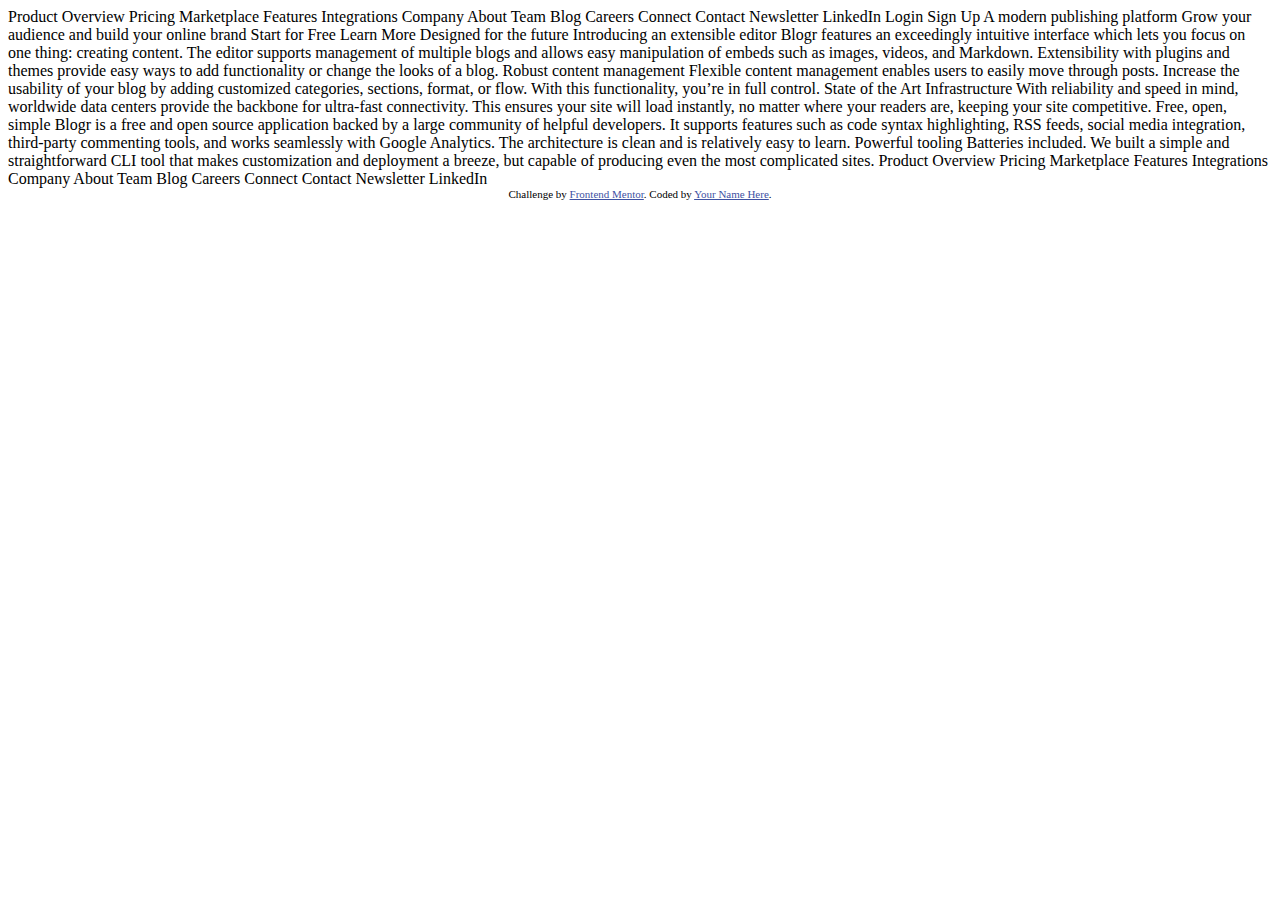
==== landing-page-blogr/index.html @ ddc87702 "Nova landing page adicionada" ====
<!DOCTYPE html>
<html lang="en">
<head>
  <meta charset="UTF-8">
  <meta name="viewport" content="width=device-width, initial-scale=1.0"> <!-- displays site properly based on user's device -->

  <link rel="icon" type="image/png" sizes="32x32" href="./images/favicon-32x32.png">
  
  <title>Frontend Mentor | [Blogr]</title>

  <!-- Feel free to remove these styles or customise in your own stylesheet 👍 -->
  <style>
    .attribution { font-size: 11px; text-align: center; }
    .attribution a { color: hsl(228, 45%, 44%); }
  </style>
</head>
<body>
  Product

  Overview
  Pricing
  Marketplace
  Features
  Integrations

  Company

  About
  Team
  Blog
  Careers

  Connect

  Contact
  Newsletter
  LinkedIn
  
  Login
  Sign Up

  A modern publishing platform
  Grow your audience and build your online brand

  Start for Free
  Learn More

  Designed for the future

  Introducing an extensible editor
  Blogr features an exceedingly intuitive interface which lets you focus on one thing: creating content. 
  The editor supports management of multiple blogs and allows easy manipulation of embeds such as images, 
  videos, and Markdown. Extensibility with plugins and themes provide easy ways to add functionality or 
  change the looks of a blog.

  Robust content management
  Flexible content management enables users to easily move through posts. Increase the usability of your blog 
  by adding customized categories, sections, format, or flow. With this functionality, you’re in full control.

  State of the Art Infrastructure
  With reliability and speed in mind, worldwide data centers provide the backbone for ultra-fast connectivity. 
  This ensures your site will load instantly, no matter where your readers are, keeping your site competitive.

  Free, open, simple
  Blogr is a free and open source application backed by a large community of helpful developers. It supports 
  features such as code syntax highlighting, RSS feeds, social media integration, third-party commenting tools, 
  and works seamlessly with Google Analytics. The architecture is clean and is relatively easy to learn.

  Powerful tooling
  Batteries included. We built a simple and straightforward CLI tool that makes customization and deployment a breeze, but
  capable of producing even the most complicated sites.

  Product

  Overview
  Pricing
  Marketplace
  Features
  Integrations

  Company

  About
  Team
  Blog
  Careers

  Connect
  
  Contact
  Newsletter
  LinkedIn

  <div class="attribution">
    Challenge by <a href="https://www.frontendmentor.io?ref=challenge" target="_blank">Frontend Mentor</a>. 
    Coded by <a href="#">Your Name Here</a>.
  </div>
</body>
</html>
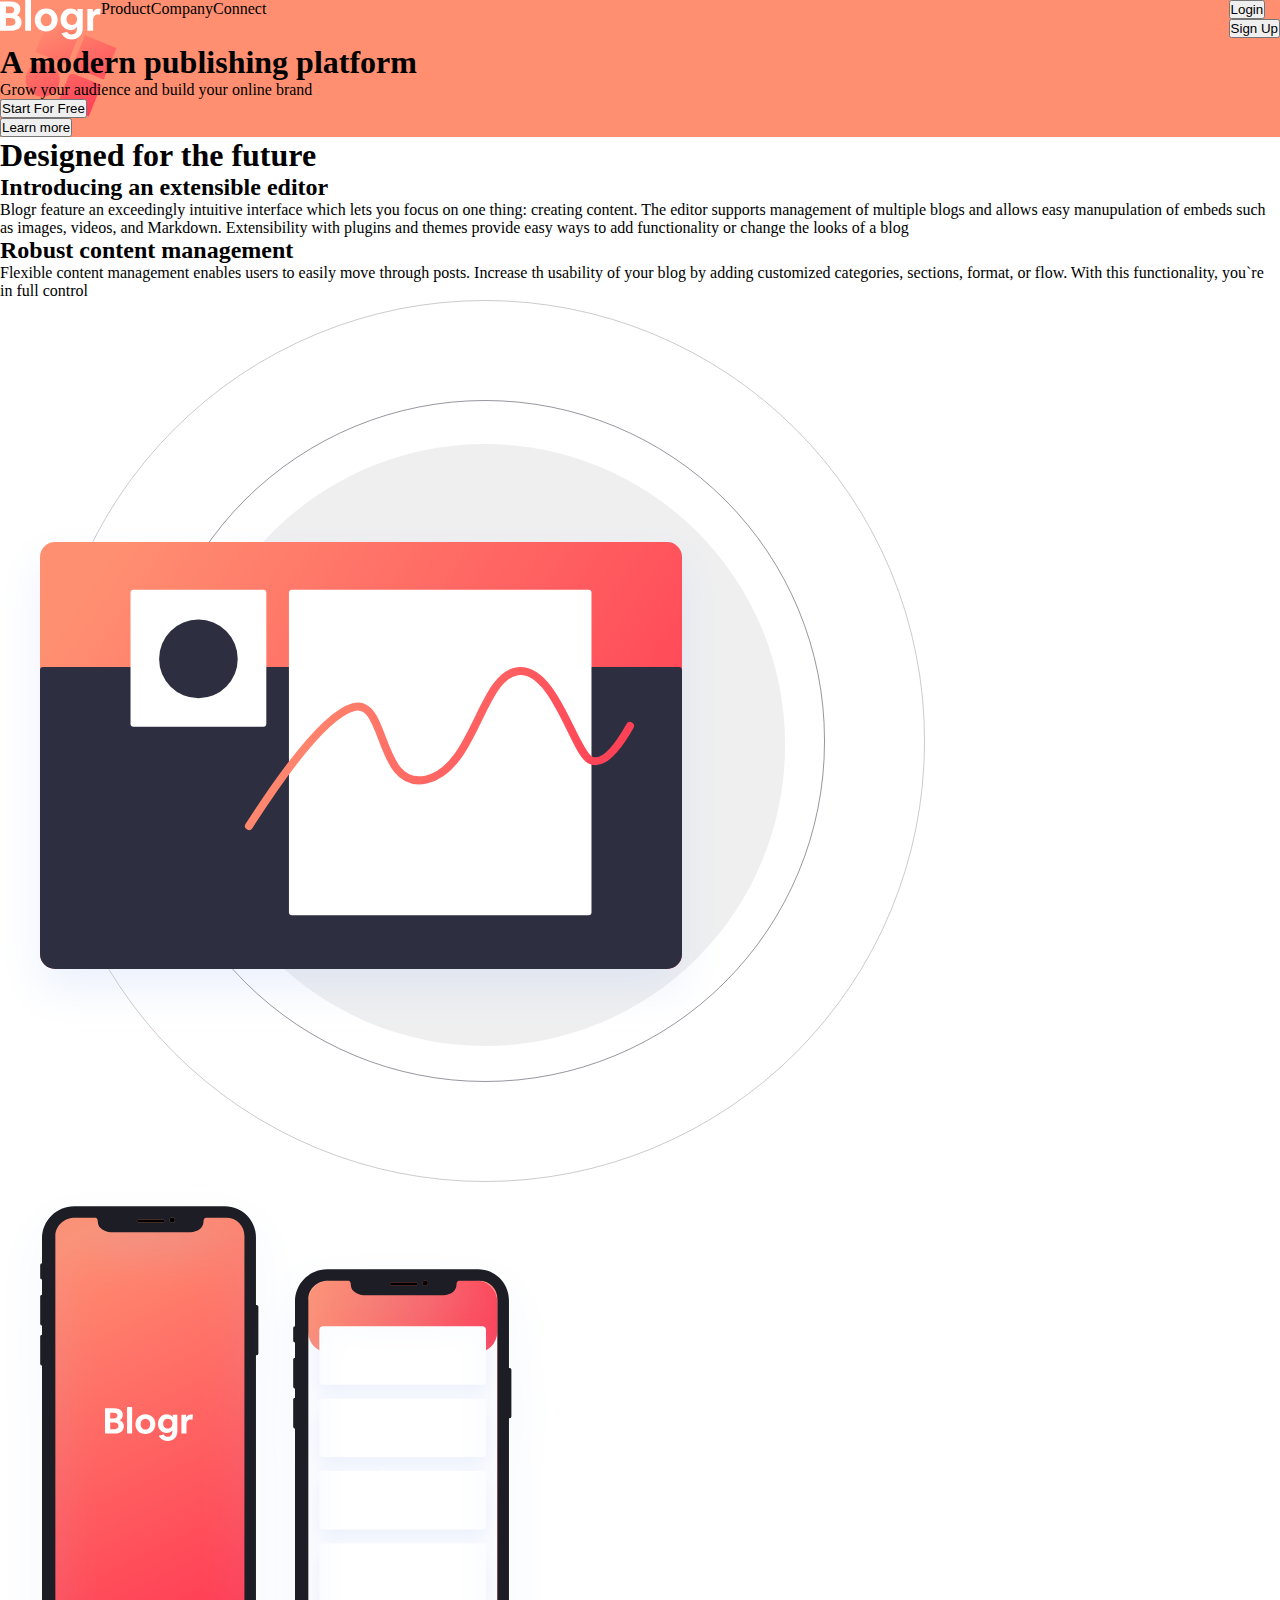
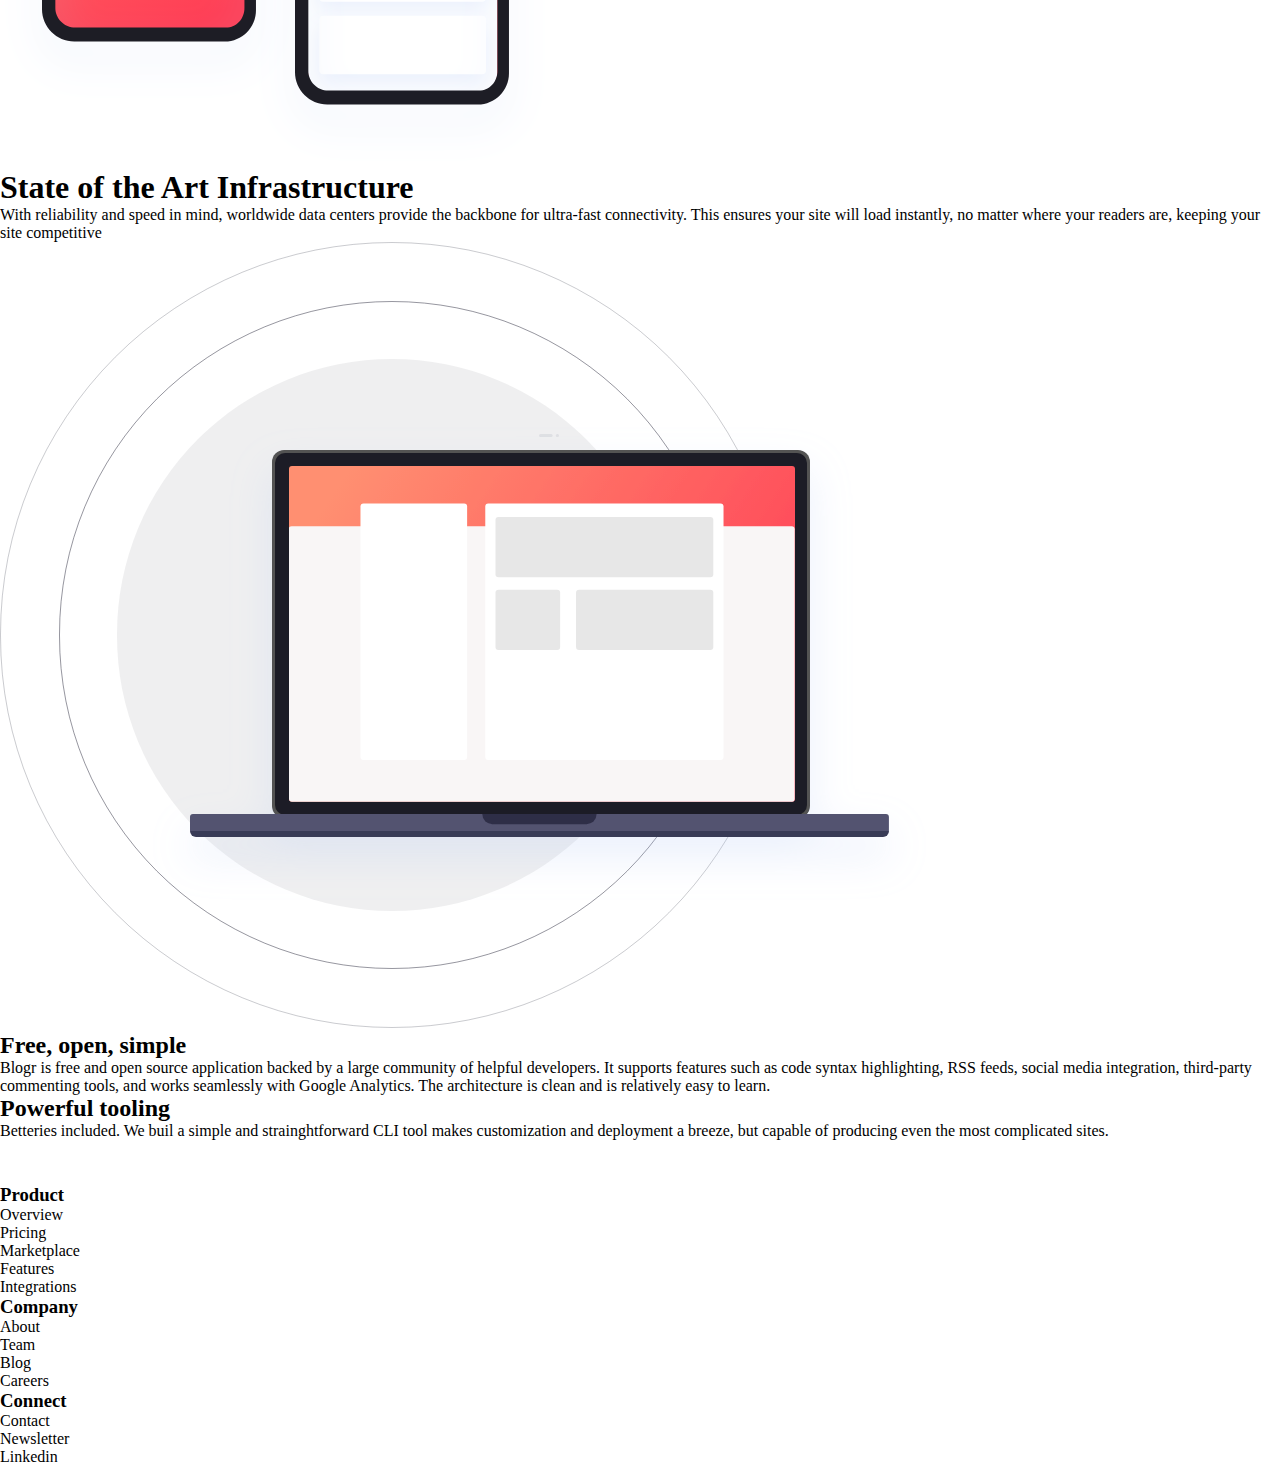
==== commit 7ee096db: "Inicio Landing Page" ====
--- a/landing-page-blogr/index.html
+++ b/landing-page-blogr/index.html
@@ -1,99 +1,168 @@
 <!DOCTYPE html>
-<html lang="en">
+<html lang="pt-br">
 <head>
   <meta charset="UTF-8">
-  <meta name="viewport" content="width=device-width, initial-scale=1.0"> <!-- displays site properly based on user's device -->
-
-  <link rel="icon" type="image/png" sizes="32x32" href="./images/favicon-32x32.png">
-  
-  <title>Frontend Mentor | [Blogr]</title>
-
-  <!-- Feel free to remove these styles or customise in your own stylesheet 👍 -->
-  <style>
-    .attribution { font-size: 11px; text-align: center; }
-    .attribution a { color: hsl(228, 45%, 44%); }
-  </style>
+  <meta http-equiv="X-UA-Compatible" content="IE=edge">
+  <meta name="viewport" content="width=device-width, initial-scale=1.0">
+  <link rel="stylesheet" href="estilos/style.css">
+  <title>Blogr</title>
 </head>
 <body>
-  Product
-
-  Overview
-  Pricing
-  Marketplace
-  Features
-  Integrations
-
-  Company
-
-  About
-  Team
-  Blog
-  Careers
-
-  Connect
-
-  Contact
-  Newsletter
-  LinkedIn
-  
-  Login
-  Sign Up
-
-  A modern publishing platform
-  Grow your audience and build your online brand
-
-  Start for Free
-  Learn More
-
-  Designed for the future
-
-  Introducing an extensible editor
-  Blogr features an exceedingly intuitive interface which lets you focus on one thing: creating content. 
-  The editor supports management of multiple blogs and allows easy manipulation of embeds such as images, 
-  videos, and Markdown. Extensibility with plugins and themes provide easy ways to add functionality or 
-  change the looks of a blog.
-
-  Robust content management
-  Flexible content management enables users to easily move through posts. Increase the usability of your blog 
-  by adding customized categories, sections, format, or flow. With this functionality, you’re in full control.
-
-  State of the Art Infrastructure
-  With reliability and speed in mind, worldwide data centers provide the backbone for ultra-fast connectivity. 
-  This ensures your site will load instantly, no matter where your readers are, keeping your site competitive.
-
-  Free, open, simple
-  Blogr is a free and open source application backed by a large community of helpful developers. It supports 
-  features such as code syntax highlighting, RSS feeds, social media integration, third-party commenting tools, 
-  and works seamlessly with Google Analytics. The architecture is clean and is relatively easy to learn.
-
-  Powerful tooling
-  Batteries included. We built a simple and straightforward CLI tool that makes customization and deployment a breeze, but
-  capable of producing even the most complicated sites.
-
-  Product
-
-  Overview
-  Pricing
-  Marketplace
-  Features
-  Integrations
-
-  Company
-
-  About
-  Team
-  Blog
-  Careers
-
-  Connect
-  
-  Contact
-  Newsletter
-  LinkedIn
-
-  <div class="attribution">
-    Challenge by <a href="https://www.frontendmentor.io?ref=challenge" target="_blank">Frontend Mentor</a>. 
-    Coded by <a href="#">Your Name Here</a>.
+  <!-- Cabeçalho -->
+  <div class="header-section">
+    <header>
+      <div class="header-left">
+        <div>
+          <img src="images/logo.svg" alt="logo-blogr">
+        </div>
+        <div>
+          <nav>
+            <ul>
+              <li>Product</li>
+              <li>Company</li>
+              <li>Connect</li>
+            </ul>
+          </nav>
+        </div>
+      </div>
+      <div class="header-right">
+        <div>
+          <button>Login</button>
+        </div>
+        <div>
+          <button>
+            Sign Up
+          </button>
+        </div>
+      </div>
+    </header>
+    <!-- Cabeçalho -->
+    <!-- Seção -->
+    <section>
+      <div>
+        <h1>
+          A modern publishing platform
+        </h1>
+      </div>
+      <div>
+        <span>Grow your audience and build your online brand</span>
+      </div>
+      <div>
+        <div>
+          <button>Start For Free</button>
+        </div>
+        <div>
+          <button>Learn more</button>
+        </div>
+      </div>
+    </section>
   </div>
+  <!-- Seção -->
+  <!-- Principal -->
+  <main>
+    <div>
+      <h1>
+         Designed for the future
+      </h1>
+      <div>
+        <h2>
+          Introducing an extensible editor
+        </h2>
+        <p>
+          Blogr feature an exceedingly intuitive interface which lets you focus on one thing: creating content. The editor supports management of multiple blogs and allows easy manupulation of embeds such as images, videos, and Markdown. Extensibility with plugins and themes provide easy ways to add functionality or change the looks of a blog
+        </p>
+        <h2>
+          Robust content management
+        </h2>
+        <p>
+          Flexible content management enables users to easily move through posts. Increase th usability of your blog by adding customized categories, sections, format, or flow. With this functionality, you`re in full control
+        </p>
+      </div>
+      <div>
+        <img src="images/illustration-editor-desktop.svg" alt="">
+      </div>
+    </div>
+    <div>
+      <div>
+        <img src="images/illustration-phones.svg" alt="">
+      </div>
+      <div>
+        <h1>
+          State of the Art Infrastructure
+        </h1>
+        <span>
+          With reliability and speed in mind, worldwide data centers provide the backbone for ultra-fast connectivity. This ensures your site will load instantly, no matter where your readers are, keeping your site competitive
+        </span>
+      </div>
+    </div>
+    <div>
+      <div>
+        <img src="images/illustration-laptop-desktop.svg" alt="">
+      </div>
+      <div>
+        <h2>
+          Free, open, simple
+        </h2>
+        <p>
+          Blogr is free and open source application backed by a large community of helpful developers. It supports features such as code syntax highlighting, RSS feeds, social media integration, third-party commenting tools, and works seamlessly with Google Analytics. The architecture is clean and is relatively easy to learn.
+        </p>
+        <h2>
+          Powerful tooling
+        </h2>
+        <p>
+          Betteries included. We buil a simple and strainghtforward CLI tool makes customization and deployment a breeze, but capable of producing even the most complicated sites.
+        </p>
+      </div>
+    </div>
+  </main>
+  <!-- Principal -->
+  <!-- Rodapé -->
+  <footer>
+    <div>
+      <img src="images/logo.svg" alt="">
+    </div>
+    <div>
+      <div>
+        <h3>
+          Product
+        </h3>
+        <nav>
+          <ul>
+            <li>Overview</li>
+            <li>Pricing</li>
+            <li>Marketplace</li>
+            <li>Features</li>
+            <li>Integrations</li>
+          </ul>
+        </nav>
+      </div>
+      <div>
+        <h3>
+          Company
+        </h3>
+        <nav>
+          <ul>
+            <li>About</li>
+            <li>Team</li>
+            <li>Blog</li>
+            <li>Careers</li>
+          </ul>
+        </nav>
+      </div>
+      <div>
+        <h3>
+          Connect
+        </h3>
+        <nav>
+          <ul>
+            <li>Contact</li>
+            <li>Newsletter</li>
+            <li>Linkedin</li>
+          </ul>
+        </nav>
+      </div>
+    </div>
+  </footer>
+  <!-- Rodapé -->
 </body>
 </html>--- a/landing-page-blogr/estilos/style.css
+++ b/landing-page-blogr/estilos/style.css
@@ -0,0 +1,71 @@
+@charset "UTF-8";
+
+@import url('https://fonts.googleapis.com/css2?family=Ubuntu:wght@400;500;700&display=swap');
+
+@import url('https://fonts.googleapis.com/css2?family=Overpass:wght@300;600&display=swap');
+
+:root {
+
+    /*Cores Primaria*/
+    --CP-LightrRed: hsl(356, 100%, 66%);
+    --CP-VerylLightRed: hsl(355, 100%, 74%);
+    --CP-VeryDarkBlue: hsl(208, 49%, 24%); 
+
+
+    /*Cores Neutras*/
+    --CN-White: hsl(0, 0%, 100%);
+    --CN-GrayishBlue: hsl(240, 2%, 79%);
+    --CN-VeryDarkGrayishBlue: hsl(207, 13%, 34%);
+    --CN-VeryDarkBlackBlue: hsl(240, 10%, 16%);
+
+    /* Cores Gradiente */
+    --CG-VeryLightRed: hsl(13, 100%, 72%);
+    --CG-Lightred: hsl(353, 100%, 62%);
+
+    /*Background gradiente - body:*/
+
+    --CBG-VeryDarkGrayBlue: hsl(237, 17%, 21%);
+    --CBG-VeryDarkDesaturatedBlue: hsl(237, 23%, 32%);
+
+    /* Fonte */
+    --fonte-padrao-Overpass: 'Overpass', sans-serif;
+    --font-secundaria-Ubuntu: 'Ubuntu', sans-serif;;
+}
+
+* {
+    margin: 0px;
+    padding: 0px;
+    box-sizing: border-box;
+}
+
+body {
+    background-color: var(--CN-White);
+    width: 100%;
+}
+
+.header-section {
+    background-color: var(--CG-VeryLightRed);
+    background-image: url(../images/bg-pattern-intro-desktop.svg);
+    background-repeat: no-repeat;
+    background-size: contain;
+}
+
+header {
+    display: flex;
+    justify-content: space-between;
+}
+
+header > .header-left > div > nav > ul {
+    display: flex;
+}
+
+header > .header-left > div > nav > ul > li {
+    cursor: pointer;
+    list-style-type:  none;
+}
+
+.header-left {
+    display: flex;
+}
+
+
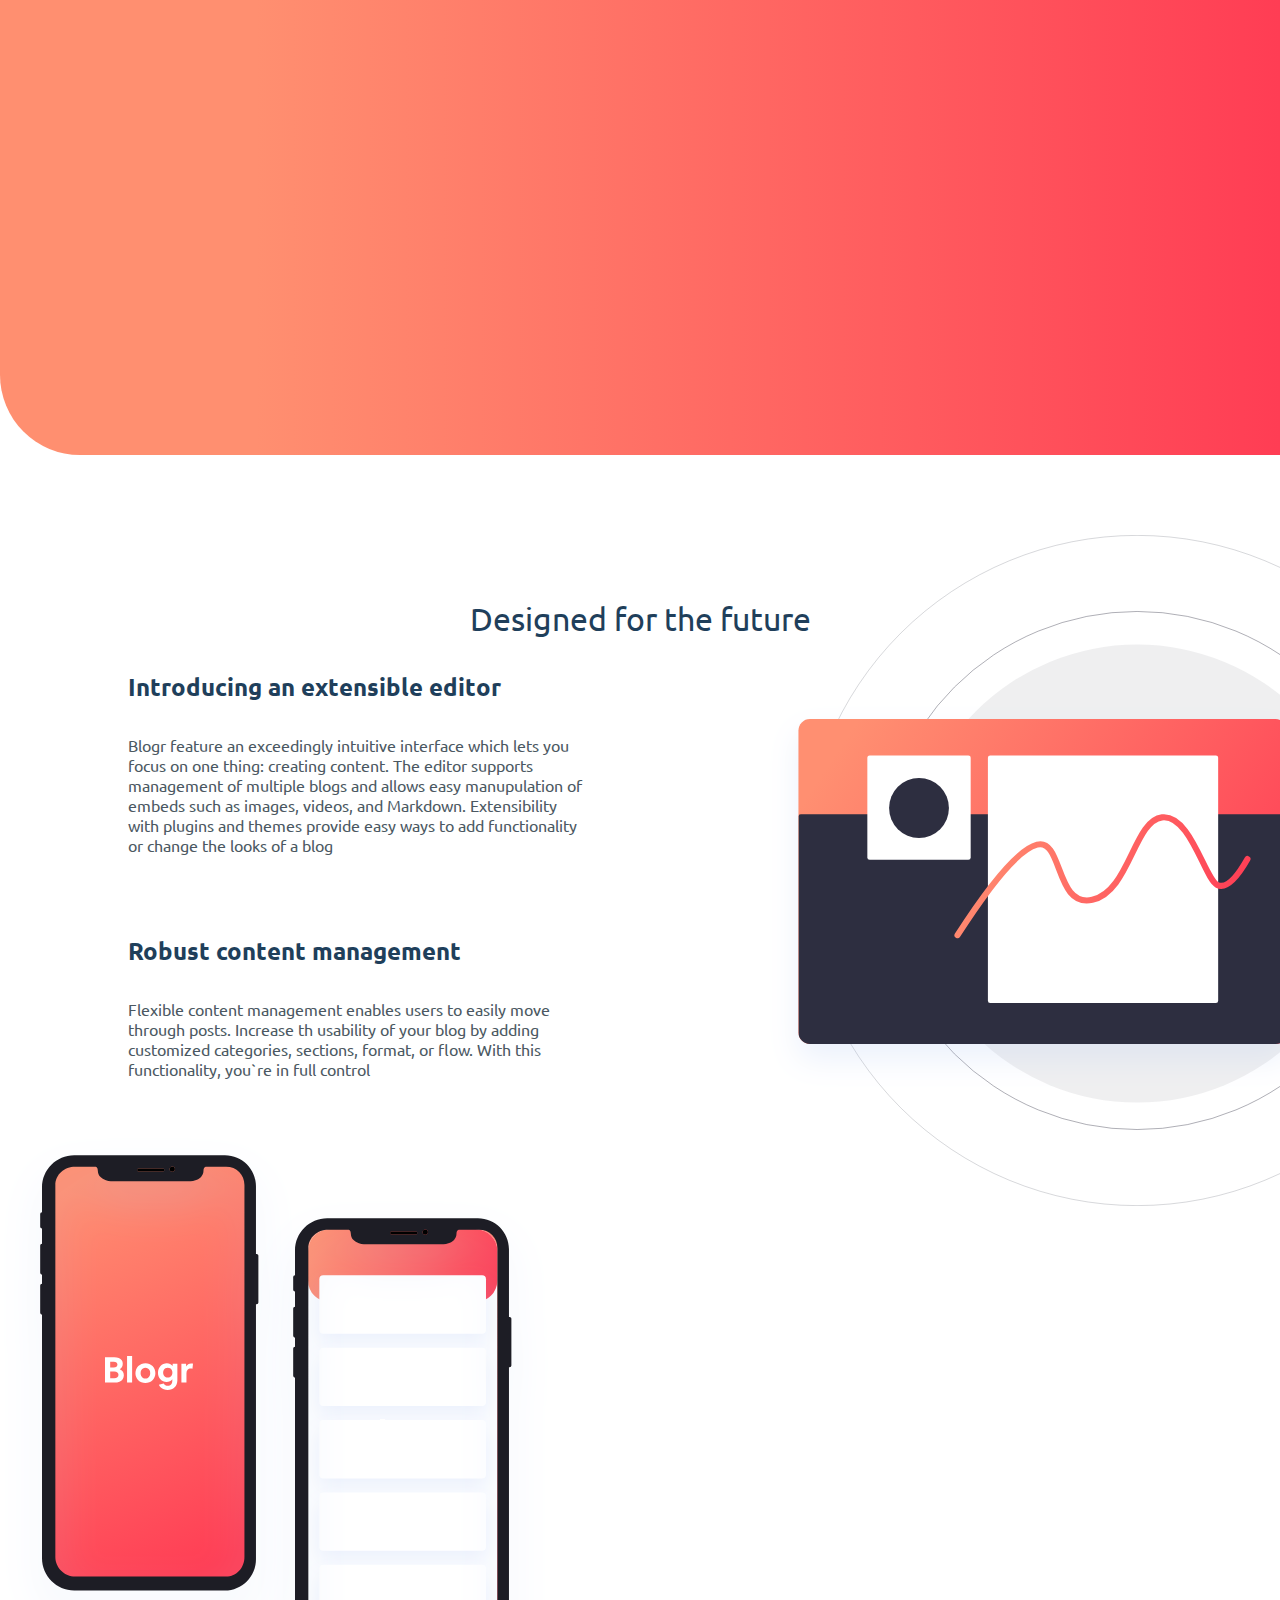
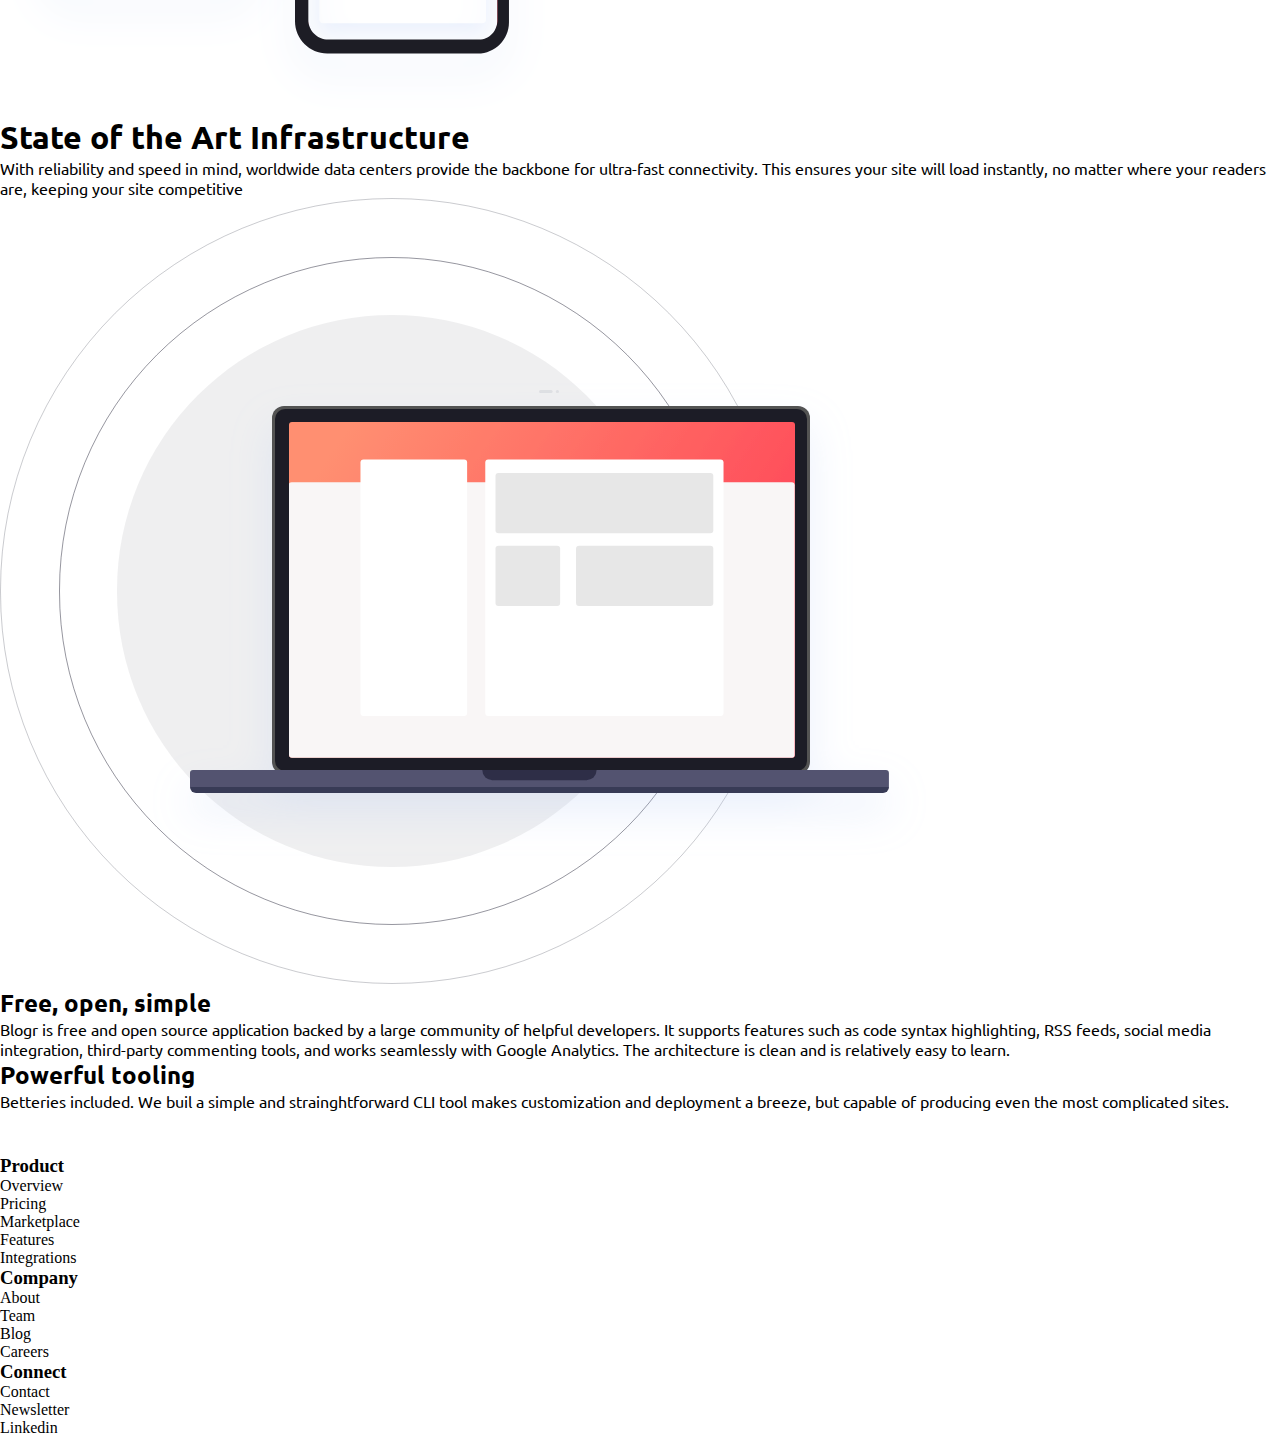
==== commit 5cc5e977: "Atualização lading-page blogr" ====
--- a/landing-page-blogr/index.html
+++ b/landing-page-blogr/index.html
@@ -9,50 +9,49 @@
 </head>
 <body>
   <!-- Cabeçalho -->
-  <div class="header-section">
-    <header>
-      <div class="header-left">
-        <div>
-          <img src="images/logo.svg" alt="logo-blogr">
+  <div class="container">
+    <section class="section-one">
+      <header>
+        <div class="header-left">
+          <div>
+            <img src="images/logo.svg" alt="logo-blogr">
+          </div>
+          <div>
+            <nav>
+              <ul>
+                <li>Product <img src="images/icon-arrow-light.svg" alt="popup"></li>
+                <li>Company <img src="images/icon-arrow-light.svg" alt="popup"></li>
+                <li>Connect <img src="images/icon-arrow-light.svg" alt="popup"></li>
+              </ul>
+            </nav>
+          </div>
         </div>
-        <div>
-          <nav>
-            <ul>
-              <li>Product</li>
-              <li>Company</li>
-              <li>Connect</li>
-            </ul>
-          </nav>
+        <div class="header-right">
+          <div>
+            <button class="btn-login">
+              Login
+            </button>
+          </div>
+          <div>
+            <button class="btn-sign-up">
+              Sign Up
+            </button>
+          </div>
         </div>
-      </div>
-      <div class="header-right">
-        <div>
-          <button>Login</button>
-        </div>
-        <div>
-          <button>
-            Sign Up
-          </button>
-        </div>
-      </div>
-    </header>
-    <!-- Cabeçalho -->
-    <!-- Seção -->
-    <section>
-      <div>
-        <h1>
-          A modern publishing platform
-        </h1>
-      </div>
-      <div>
-        <span>Grow your audience and build your online brand</span>
-      </div>
-      <div>
-        <div>
-          <button>Start For Free</button>
-        </div>
-        <div>
-          <button>Learn more</button>
+      </header>
+      <!-- Cabeçalho -->
+      <div class="introduction">
+          <h1 class="h1-introduction">
+            A modern publishing platform
+          </h1>
+          <span class="span-introduction">Grow your audience and build your online brand</span>
+        <div class="btns-introduction">
+          <div>
+            <button class="btn-for-free">Start For Free</button>
+          </div>
+          <div>
+            <button class="btn-learn-more">Learn more</button>
+          </div>
         </div>
       </div>
     </section>
@@ -60,41 +59,47 @@
   <!-- Seção -->
   <!-- Principal -->
   <main>
-    <div>
+    <div class="h1-section-two">
       <h1>
-         Designed for the future
-      </h1>
+        Designed for the future
+     </h1>
+    </div>
+    <section class="section-two">
+      <div class="section-two-left">
+        <div>
+          <h2>
+            Introducing an extensible editor
+          </h2>
+          <p>
+            Blogr feature an exceedingly intuitive interface which lets you focus on one thing: creating content. The editor supports management of multiple blogs and allows easy manupulation of embeds such as images, videos, and Markdown. Extensibility with plugins and themes provide easy ways to add functionality or change the looks of a blog
+          </p>
+          <h2>
+            Robust content management
+          </h2>
+          <p>
+            Flexible content management enables users to easily move through posts. Increase th usability of your blog by adding customized categories, sections, format, or flow. With this functionality, you`re in full control
+          </p>
+        </div>
+      </div>
+      <picture class="section-two-right">
+        <img class="img-illustration" src="images/illustration-editor-desktop.svg" alt="">
+      </picture>
+    </section>
+    <section>
       <div>
-        <h2>
-          Introducing an extensible editor
-        </h2>
-        <p>
-          Blogr feature an exceedingly intuitive interface which lets you focus on one thing: creating content. The editor supports management of multiple blogs and allows easy manupulation of embeds such as images, videos, and Markdown. Extensibility with plugins and themes provide easy ways to add functionality or change the looks of a blog
-        </p>
-        <h2>
-          Robust content management
-        </h2>
-        <p>
-          Flexible content management enables users to easily move through posts. Increase th usability of your blog by adding customized categories, sections, format, or flow. With this functionality, you`re in full control
-        </p>
+        <div>
+          <img src="images/illustration-phones.svg" alt="">
+        </div>
+        <div>
+          <h1>
+            State of the Art Infrastructure
+          </h1>
+          <span>
+            With reliability and speed in mind, worldwide data centers provide the backbone for ultra-fast connectivity. This ensures your site will load instantly, no matter where your readers are, keeping your site competitive
+          </span>
+        </div>
       </div>
-      <div>
-        <img src="images/illustration-editor-desktop.svg" alt="">
-      </div>
-    </div>
-    <div>
-      <div>
-        <img src="images/illustration-phones.svg" alt="">
-      </div>
-      <div>
-        <h1>
-          State of the Art Infrastructure
-        </h1>
-        <span>
-          With reliability and speed in mind, worldwide data centers provide the backbone for ultra-fast connectivity. This ensures your site will load instantly, no matter where your readers are, keeping your site competitive
-        </span>
-      </div>
-    </div>
+    </section>
     <div>
       <div>
         <img src="images/illustration-laptop-desktop.svg" alt="">
--- a/landing-page-blogr/estilos/style.css
+++ b/landing-page-blogr/estilos/style.css
@@ -43,29 +43,180 @@
     width: 100%;
 }
 
-.header-section {
+
+/* Primeira Section */
+.container {
+    width: 100%;
+    display: flex;
+    justify-content: center;
     background-color: var(--CG-VeryLightRed);
+    border-radius: 0 0 0 5rem;
+    background-image: linear-gradient(to left, #ff3d54, #ff8f70 80%);
+}
+
+/* Cabeçalho */
+.section-one {
+    font-family: var(--fonte-padrao-Overpass);
+    color: white;
     background-image: url(../images/bg-pattern-intro-desktop.svg);
+    -webkit-mask-image: linear-gradient(to left, transparent);
     background-repeat: no-repeat;
-    background-size: contain;
+    background-size: 150vw;
+    background-position: left;
+    width: 100%;
 }
 
 header {
     display: flex;
     justify-content: space-between;
+    padding: 2.5rem;
+    align-items: center;
+    width: 85%;
+    margin: auto;
+}
+
+.header-left {
+    display: flex;
+    align-items: center;
 }
 
 header > .header-left > div > nav > ul {
     display: flex;
+    margin-left: 3rem;
 }
 
 header > .header-left > div > nav > ul > li {
     cursor: pointer;
     list-style-type:  none;
-}
-
-.header-left {
-    display: flex;
-}
-
-
+    margin-left: 4rem;
+}
+
+.header-right {
+    display: flex;
+    align-items: center;
+}
+
+.btn-login {
+    margin-right: 1.5rem;
+    border: none;
+    background-color: transparent;
+    color: rgba(255, 255, 255, 0.801);
+    cursor: pointer;
+}
+
+.btn-sign-up {
+    background-color: white;
+    border: none;
+    border-radius: 10rem;
+    padding: 0.8rem 2rem;
+    color: var(--CG-Lightred);
+    font-weight: bold;
+    cursor: pointer;
+}
+
+/* Introdução */
+.introduction {
+    text-align: center;
+    margin-top: 4rem;
+}
+
+.h1-introduction {
+    font-size: 3.5rem;
+    font-weight: normal;
+    margin-bottom: 1rem;
+}
+
+.span-introduction {
+    font-size: 1.2rem;
+    font-weight: normal;
+    color: rgba(255, 255, 255, 0.877);
+}
+
+.btns-introduction {
+    display: flex;
+    justify-content: center;
+    align-items: center;
+    margin-top: 2rem;
+    margin-bottom: 5rem;
+}
+
+.btn-for-free {
+    background-color: white;
+    color: var(--CG-Lightred);
+    font-weight: bold;
+    border: none;
+    padding: 0.8rem;
+    margin-right: 1rem;
+    border-radius: 10rem;
+    cursor: pointer;
+}
+
+.btn-learn-more {
+    background-color: transparent;
+    border-radius: 10rem;
+    padding: 0.8rem;
+    border: 1px solid white;
+    color: white;
+    font-weight: bold;
+    cursor: pointer;
+}
+
+main {
+    font-family: var(--font-secundaria-Ubuntu);
+}
+
+/* Segunda section */
+.section-two {
+    display: flex;
+    width: 90%;
+    margin-left: 10%;
+    margin-top: 5rem;
+}
+
+.section-two-left {
+    width: 40%;
+    display: flex;
+    align-items: center;
+    justify-content: center;
+    flex-direction: column;
+    height: 600px;
+}
+
+.section-two-left > div > h2 {
+    color: var(--CP-VeryDarkBlue);
+    font-weight: bold;
+    margin-bottom: 2rem;
+    margin-top: 5rem;
+}
+
+.section-two-left > div > p {
+    font-weight: normal;
+    color: var(--CN-VeryDarkGrayishBlue);
+}
+
+.h1-section-two {
+    font-weight: normal;
+    margin-top: 4rem;
+    width: 100%;
+    position: absolute;
+    text-align: center;
+}
+
+.h1-section-two > h1 {
+    color: var(--CP-VeryDarkBlue);
+    font-weight: normal;
+}
+
+.section-two-right {
+    width: 60%;
+    display: flex;
+    justify-content: flex-end;
+    object-fit: cover;
+}
+
+.img-illustration {
+    position: absolute;
+    width: 55vw;
+    object-fit: cover;
+    object-position: 12rem;
+}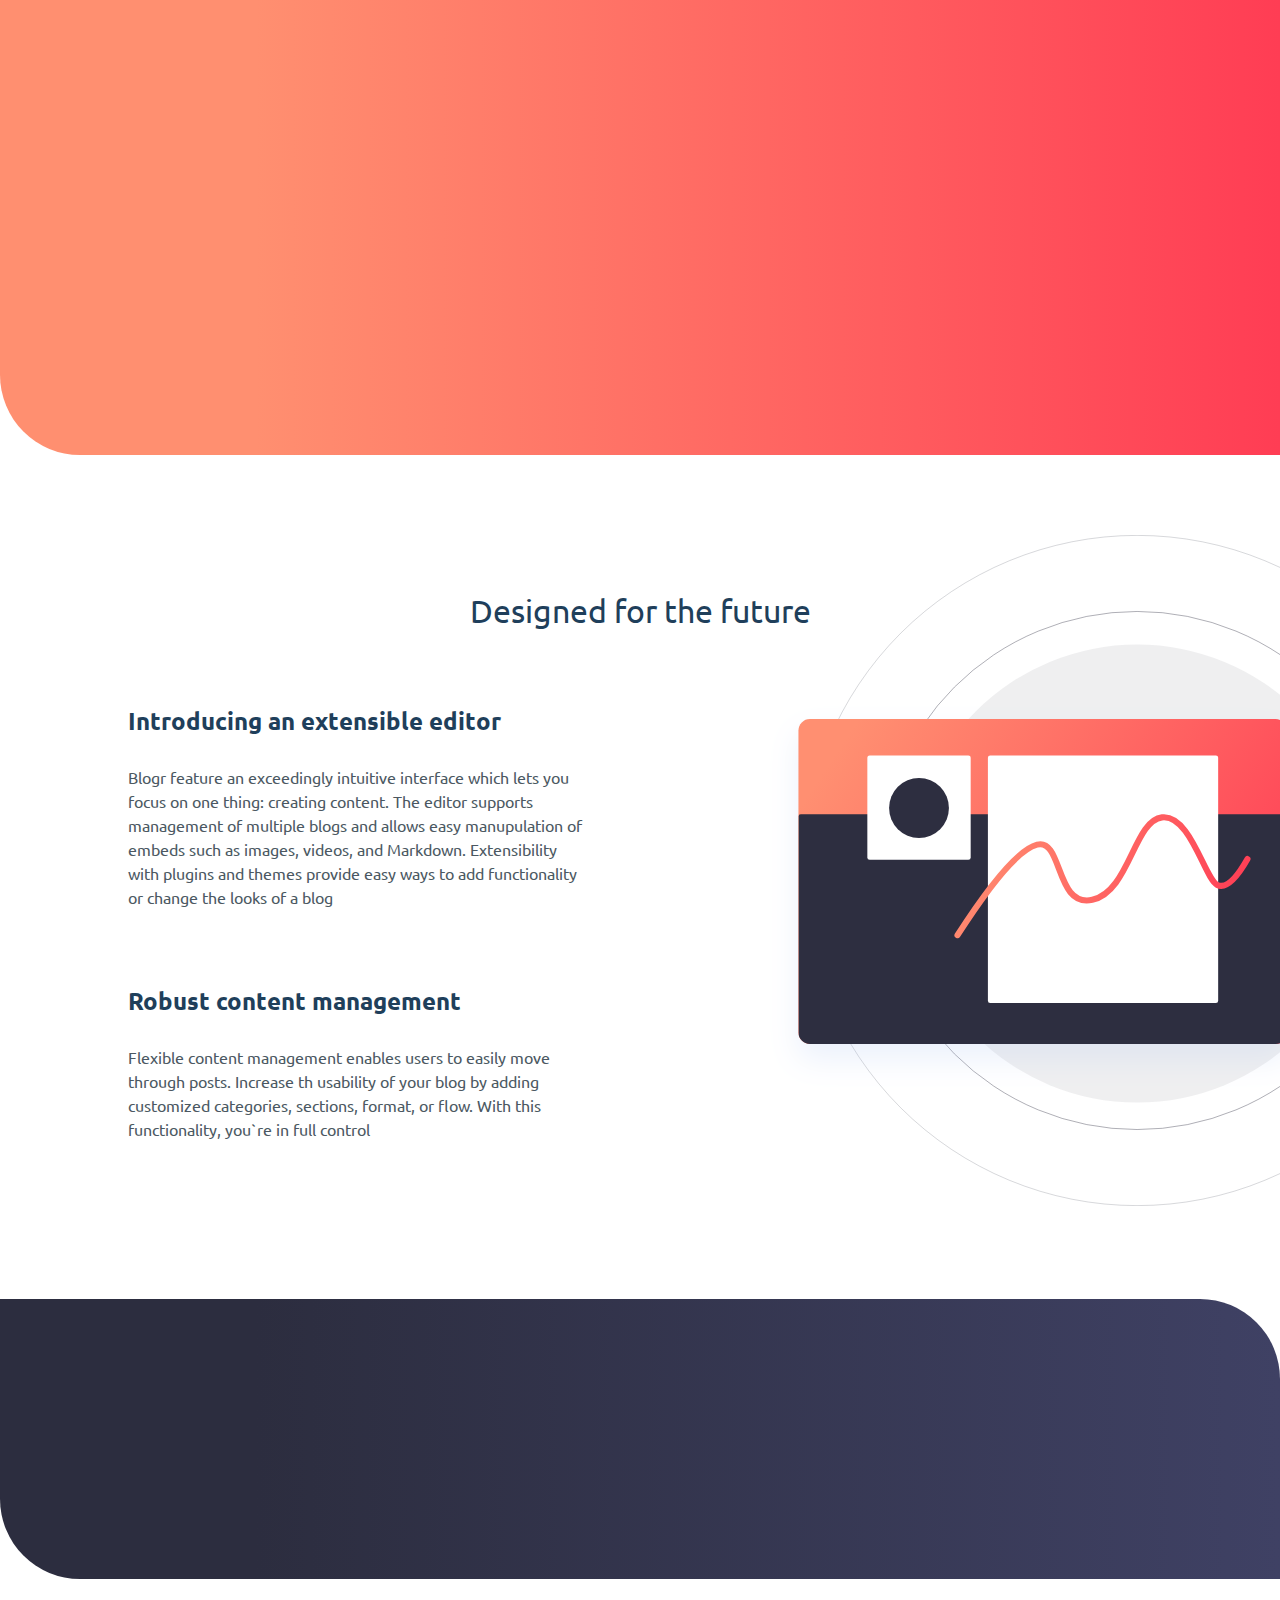
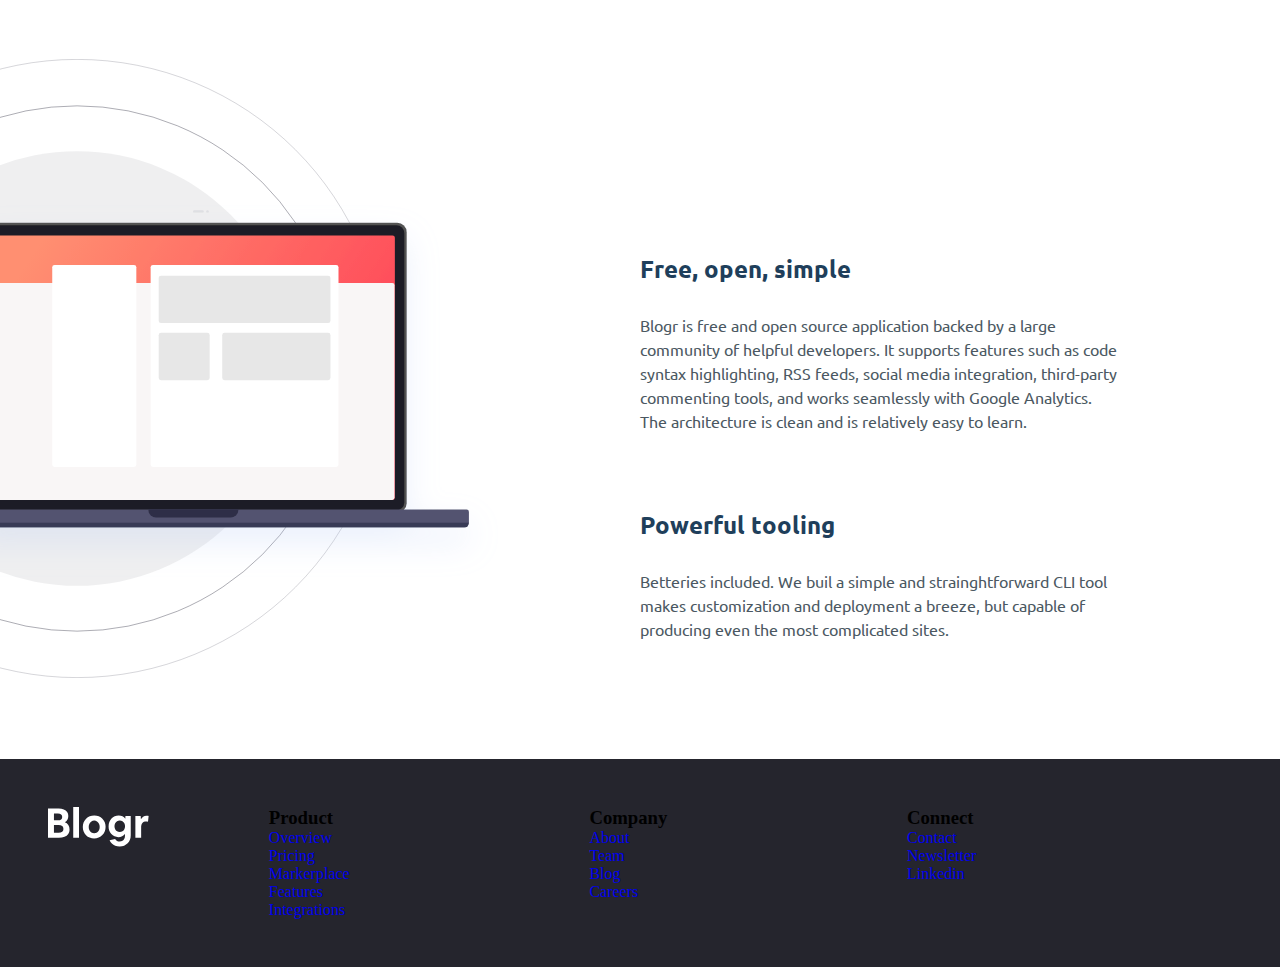
==== commit bdc9f701: "Atualização blogr" ====
--- a/landing-page-blogr/index.html
+++ b/landing-page-blogr/index.html
@@ -85,26 +85,26 @@
         <img class="img-illustration" src="images/illustration-editor-desktop.svg" alt="">
       </picture>
     </section>
-    <section>
-      <div>
-        <div>
-          <img src="images/illustration-phones.svg" alt="">
+    <section class="section-three">
+        <div class="div-section-three">
+          <div class="div-img-phone">
+            <img class="img-phone" src="images/illustration-phones.svg" alt="">
+          </div>
+          <div class="div-h1-span">
+            <h1>
+              State of the Art Infrastructure
+            </h1>
+            <span>
+              With reliability and speed in mind, worldwide data centers provide the backbone for ultra-fast connectivity. This ensures your site will load instantly, no matter where your readers are, keeping your site competitive
+            </span>
+          </div>
         </div>
-        <div>
-          <h1>
-            State of the Art Infrastructure
-          </h1>
-          <span>
-            With reliability and speed in mind, worldwide data centers provide the backbone for ultra-fast connectivity. This ensures your site will load instantly, no matter where your readers are, keeping your site competitive
-          </span>
-        </div>
+    </section>
+    <section class="section-four">
+      <div class="section-left">
+        <img id="img-section-four" src="images/illustration-laptop-desktop.svg" alt="">
       </div>
-    </section>
-    <div>
-      <div>
-        <img src="images/illustration-laptop-desktop.svg" alt="">
-      </div>
-      <div>
+      <div class="section-right">
         <h2>
           Free, open, simple
         </h2>
@@ -118,7 +118,7 @@
           Betteries included. We buil a simple and strainghtforward CLI tool makes customization and deployment a breeze, but capable of producing even the most complicated sites.
         </p>
       </div>
-    </div>
+    </section>
   </main>
   <!-- Principal -->
   <!-- Rodapé -->
@@ -126,18 +126,18 @@
     <div>
       <img src="images/logo.svg" alt="">
     </div>
-    <div>
+    <div class="rodape">
       <div>
         <h3>
           Product
         </h3>
         <nav>
           <ul>
-            <li>Overview</li>
-            <li>Pricing</li>
-            <li>Marketplace</li>
-            <li>Features</li>
-            <li>Integrations</li>
+            <li><a href="#">Overview</a></li>
+            <li><a href="#">Pricing</a></li>
+            <li><a href="#">Markerplace</a></li>
+            <li><a href="#">Features</a></li>
+            <li><a href="#">Integrations</a></li>
           </ul>
         </nav>
       </div>
@@ -147,10 +147,10 @@
         </h3>
         <nav>
           <ul>
-            <li>About</li>
-            <li>Team</li>
-            <li>Blog</li>
-            <li>Careers</li>
+            <li><a href="#">About</a> </li>
+            <li><a href="#">Team</a></li>
+            <li><a href="#">Blog</a></li>
+            <li><a href="#">Careers</a></li>
           </ul>
         </nav>
       </div>
@@ -160,9 +160,9 @@
         </h3>
         <nav>
           <ul>
-            <li>Contact</li>
-            <li>Newsletter</li>
-            <li>Linkedin</li>
+            <li><a href="#">Contact</a></li>
+            <li><a href="#">Newsletter</a></li>
+            <li><a href="#">Linkedin</a></li>
           </ul>
         </nav>
       </div>
--- a/landing-page-blogr/estilos/style.css
+++ b/landing-page-blogr/estilos/style.css
@@ -163,36 +163,39 @@
 
 main {
     font-family: var(--font-secundaria-Ubuntu);
-}
-
-/* Segunda section */
-.section-two {
-    display: flex;
-    width: 90%;
-    margin-left: 10%;
-    margin-top: 5rem;
-}
-
-.section-two-left {
-    width: 40%;
-    display: flex;
-    align-items: center;
-    justify-content: center;
-    flex-direction: column;
-    height: 600px;
-}
-
-.section-two-left > div > h2 {
+    line-height: 1.5rem;
+}
+
+h2 {
     color: var(--CP-VeryDarkBlue);
     font-weight: bold;
     margin-bottom: 2rem;
     margin-top: 5rem;
 }
 
-.section-two-left > div > p {
+p {
     font-weight: normal;
     color: var(--CN-VeryDarkGrayishBlue);
 }
+
+
+/* Segunda section */
+.section-two {
+    display: flex;
+    width: 90%;
+    margin-left: 10%;
+    margin-top: 5rem;
+}
+
+.section-two-left {
+    width: 40%;
+    display: flex;
+    align-items: center;
+    justify-content: center;
+    flex-direction: column;
+    height: 700px;
+}
+
 
 .h1-section-two {
     font-weight: normal;
@@ -219,4 +222,109 @@
     width: 55vw;
     object-fit: cover;
     object-position: 12rem;
-}+}
+
+/* Terceira section */
+.section-three {
+    background-image: linear-gradient(to right, #2c2d3f 20%, #3f4164);
+    border-radius: 0 5rem 0 5rem;
+}
+
+.div-section-three {
+    display: flex;
+    width: 100%;
+    height: 280px;
+    margin-top: 4rem;
+    background-image: url(../images/bg-pattern-circles.svg);
+    -webkit-mask-image: linear-gradient(to left, transparent);
+    background-repeat: no-repeat;
+    background-position: -3rem bottom;
+    background-size: 850px;
+    border-radius: 0 5rem 0 5rem;
+}
+
+.div-img-phone {
+    display: flex;
+    align-items: center;
+    width: 50%;
+    padding-left: 10%;
+}
+
+.img-phone {
+    position: absolute;
+    height: 400px;
+    margin-top: 1rem;
+}
+
+.div-h1-span {
+    display: flex;
+    flex-direction: column;
+    justify-content: center;
+    width: 50%;
+    padding-right: 10%;
+}
+
+.div-h1-span > h1 {
+    color: white;
+    font-weight: normal;
+    font-size: 2rem;
+}
+
+.div-h1-span > span {
+    color: rgba(255, 255, 255, 0.747);
+    line-height: 1.5rem;
+    font-weight: normal;
+    margin-top: 1.5rem;
+    font-size: 0.9rem;
+}
+
+/* Quarta section */
+.section-four {
+    display: flex;
+    margin-top: 5rem;
+    width: 100%;
+    height: 700px;
+}
+
+.section-left {
+    width: 50%;
+}
+
+#img-section-four {
+    position: absolute;
+    width: 60vw;
+    object-fit: cover;
+    object-position: -14.5rem;
+}
+
+.section-right {
+    display: flex;
+    flex-direction: column;
+    justify-content: center;
+    width: 50%;
+    margin: 0rem 10rem;
+}
+
+/* Rodapé */
+footer {
+    display: flex;
+    background-color: var(--CN-VeryDarkBlackBlue);
+    padding: 3rem;
+}
+
+footer > .rodape > div > nav > ul > li  {
+    list-style-type:  none;
+}
+
+footer > .rodape > div > nav > ul > li > a {
+    text-decoration: none;
+    
+}
+
+.rodape {
+    display: flex;
+    width: 80%;
+    justify-content: space-around;
+}
+
+
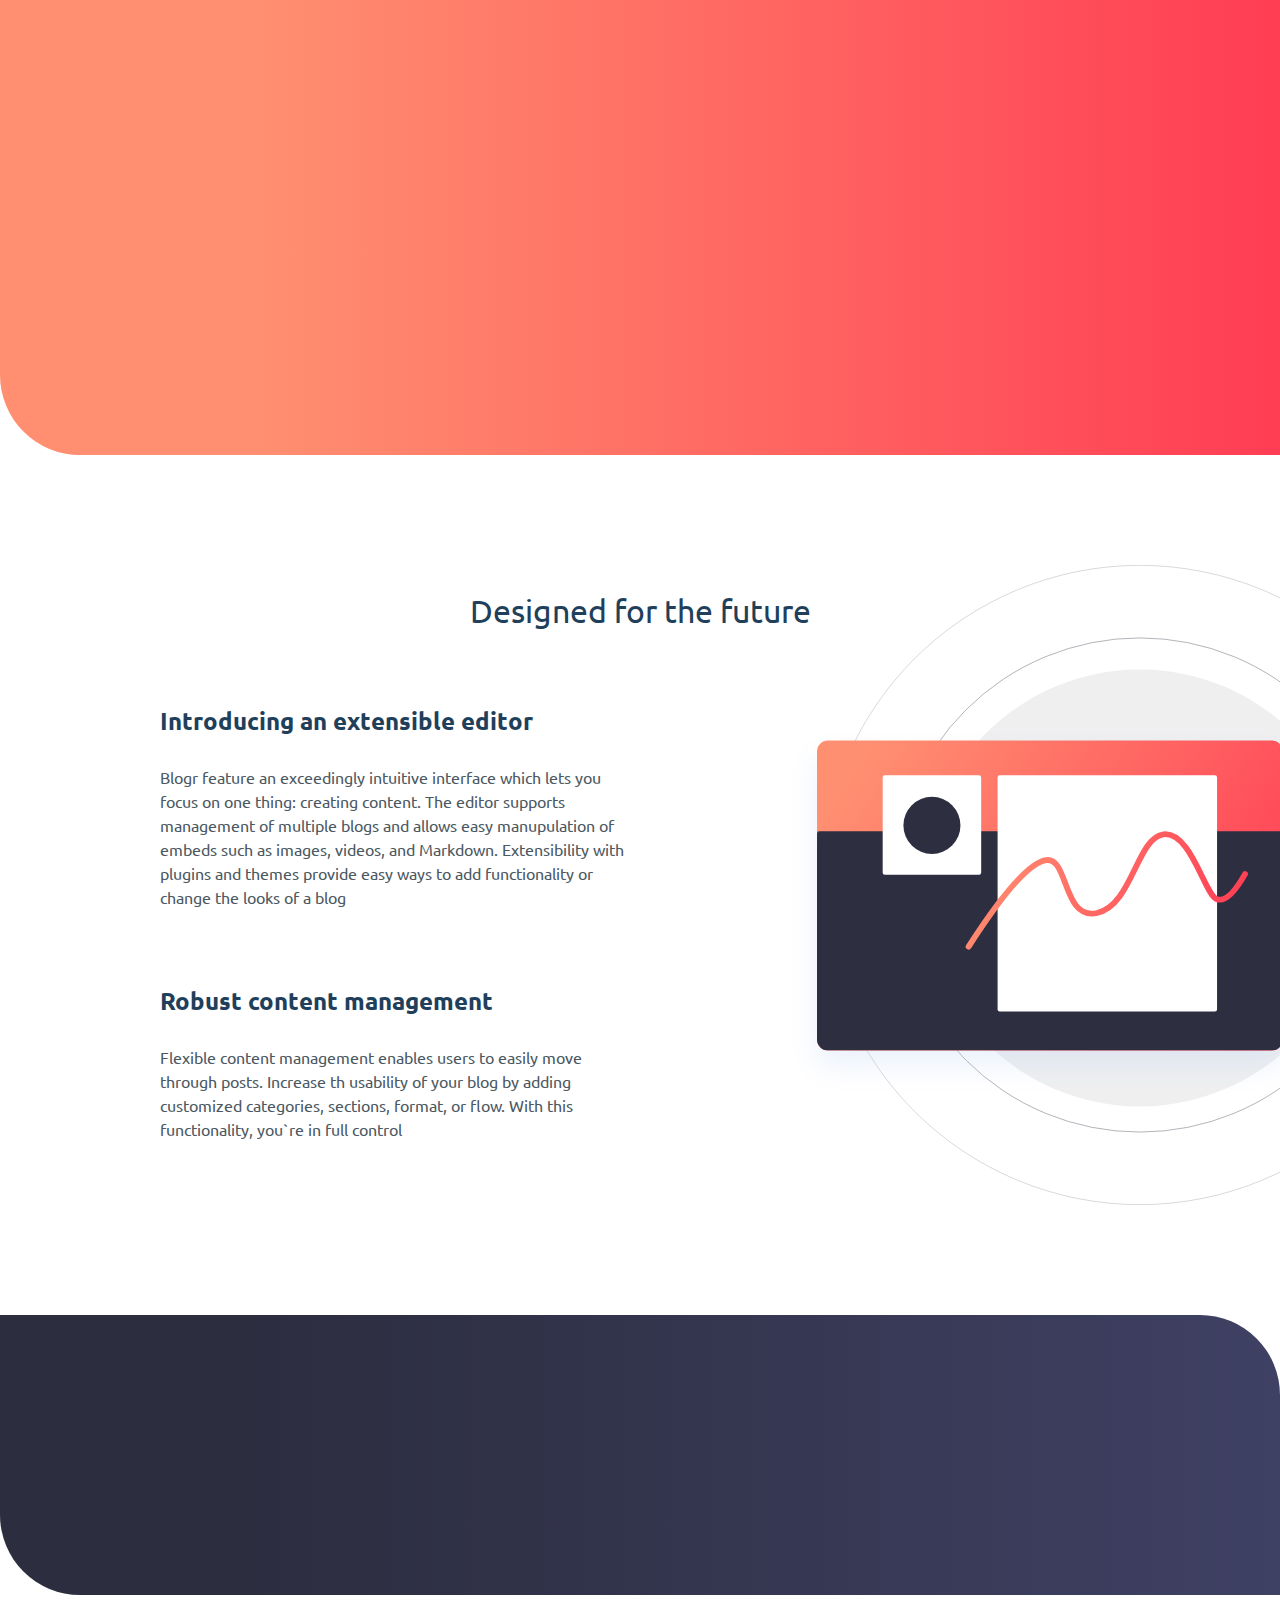
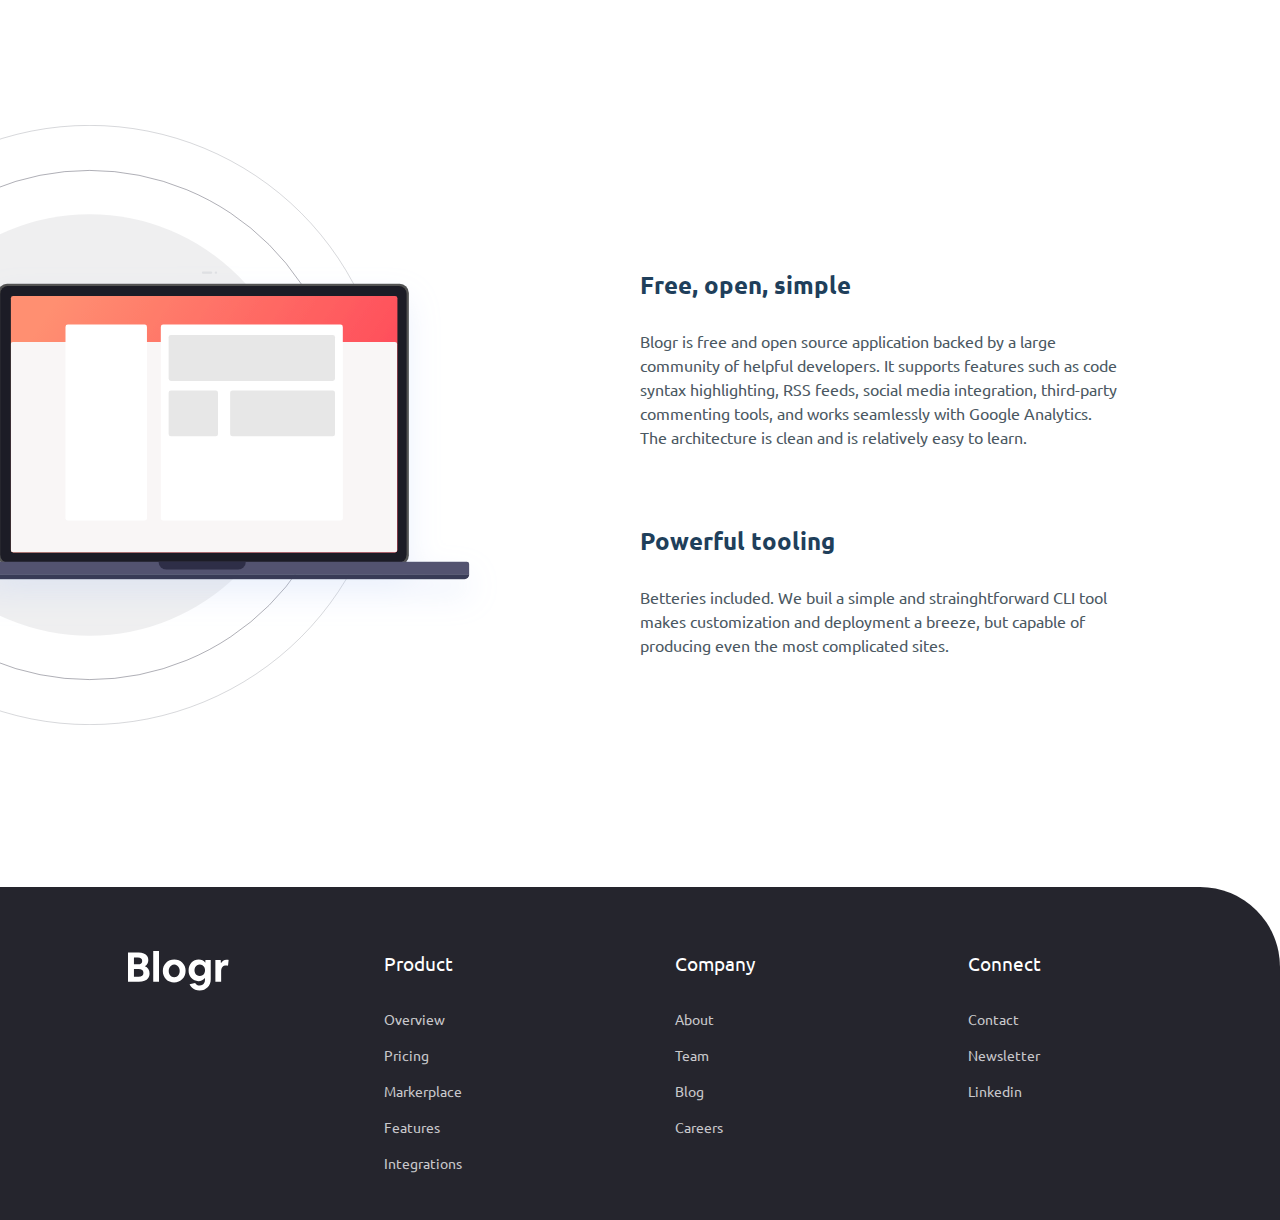
==== commit f974d12d: "Update landing page" ====
--- a/landing-page-blogr/index.html
+++ b/landing-page-blogr/index.html
@@ -14,9 +14,9 @@
       <header>
         <div class="header-left">
           <div>
-            <img src="images/logo.svg" alt="logo-blogr">
+            <a href="#"><img id="logo" src="images/logo.svg" alt="logo-blogr"></a>
           </div>
-          <div>
+          <div id="nav-menu">
             <nav>
               <ul>
                 <li>Product <img src="images/icon-arrow-light.svg" alt="popup"></li>
@@ -38,6 +38,9 @@
             </button>
           </div>
         </div>
+        <menu>
+          <img src="images/icon-hamburger.svg" alt="">
+        </menu>
       </header>
       <!-- Cabeçalho -->
       <div class="introduction">
@@ -70,6 +73,9 @@
           <h2>
             Introducing an extensible editor
           </h2>
+          <div>
+            <img class="img-mobile" src="images/illustration-editor-mobile.svg" alt="">
+          </div>
           <p>
             Blogr feature an exceedingly intuitive interface which lets you focus on one thing: creating content. The editor supports management of multiple blogs and allows easy manupulation of embeds such as images, videos, and Markdown. Extensibility with plugins and themes provide easy ways to add functionality or change the looks of a blog
           </p>
@@ -123,8 +129,8 @@
   <!-- Principal -->
   <!-- Rodapé -->
   <footer>
-    <div>
-      <img src="images/logo.svg" alt="">
+    <div class="div-img-rodape">
+      <a href="#"><img src="images/logo.svg" alt=""></a>
     </div>
     <div class="rodape">
       <div>
--- a/landing-page-blogr/estilos/style.css
+++ b/landing-page-blogr/estilos/style.css
@@ -3,6 +3,7 @@
 @import url('https://fonts.googleapis.com/css2?family=Ubuntu:wght@400;500;700&display=swap');
 
 @import url('https://fonts.googleapis.com/css2?family=Overpass:wght@300;600&display=swap');
+
 
 :root {
 
@@ -75,6 +76,14 @@
     margin: auto;
 }
 
+menu {
+    display: none;
+}
+
+#nav-menu {
+    display: block;
+}
+
 .header-left {
     display: flex;
     align-items: center;
@@ -103,6 +112,7 @@
     color: rgba(255, 255, 255, 0.801);
     cursor: pointer;
 }
+
 
 .btn-sign-up {
     background-color: white;
@@ -112,6 +122,12 @@
     color: var(--CG-Lightred);
     font-weight: bold;
     cursor: pointer;
+}
+
+.btn-sign-up:hover {
+    background-color: var(--CP-VerylLightRed);
+    color: white;
+    transition: 0.5s;
 }
 
 /* Introdução */
@@ -151,6 +167,12 @@
     cursor: pointer;
 }
 
+.btn-for-free:hover {
+    background-color: var(--CP-VerylLightRed);
+    color: white;
+    transition: 0.5s;
+}
+
 .btn-learn-more {
     background-color: transparent;
     border-radius: 10rem;
@@ -161,6 +183,12 @@
     cursor: pointer;
 }
 
+.btn-learn-more:hover {
+    background-color: white;
+    color: var(--CP-VerylLightRed);
+    transition: 0.5s;
+}
+
 main {
     font-family: var(--font-secundaria-Ubuntu);
     line-height: 1.5rem;
@@ -182,18 +210,18 @@
 /* Segunda section */
 .section-two {
     display: flex;
-    width: 90%;
-    margin-left: 10%;
+    width: 100%;
     margin-top: 5rem;
+    height: 700px;
 }
 
 .section-two-left {
-    width: 40%;
+    width: 50%;
+    margin: 0 10rem;
     display: flex;
     align-items: center;
     justify-content: center;
     flex-direction: column;
-    height: 700px;
 }
 
 
@@ -211,17 +239,22 @@
 }
 
 .section-two-right {
-    width: 60%;
+    width: 50%;
     display: flex;
     justify-content: flex-end;
     object-fit: cover;
+    align-items: center;
 }
 
 .img-illustration {
     position: absolute;
-    width: 55vw;
+    height: 37.5rem;
     object-fit: cover;
-    object-position: 12rem;
+    object-position: 11.2rem;
+}
+
+.img-mobile {
+    display: none;
 }
 
 /* Terceira section */
@@ -240,7 +273,7 @@
     background-repeat: no-repeat;
     background-position: -3rem bottom;
     background-size: 850px;
-    border-radius: 0 5rem 0 5rem;
+    border-radius: 0 5rem;
 }
 
 .div-img-phone {
@@ -288,13 +321,15 @@
 
 .section-left {
     width: 50%;
+    display: flex;
+    align-items: center;
 }
 
 #img-section-four {
     position: absolute;
-    width: 60vw;
+    height: 37.5rem;
     object-fit: cover;
-    object-position: -14.5rem;
+    object-position: -13.1rem;
 }
 
 .section-right {
@@ -308,23 +343,187 @@
 /* Rodapé */
 footer {
     display: flex;
+    margin-top: 2rem;
     background-color: var(--CN-VeryDarkBlackBlue);
-    padding: 3rem;
+    padding: 4rem 4rem 3rem 8rem;
+    font-family: var(--font-secundaria-Ubuntu);
+    border-radius: 0 5rem 0 0;
+}
+
+.rodape {
+    display: flex;
+    width: 80%;
+    justify-content: space-around;
 }
 
 footer > .rodape > div > nav > ul > li  {
     list-style-type:  none;
-}
+    margin-top: 1rem;
+}
+
 
 footer > .rodape > div > nav > ul > li > a {
     text-decoration: none;
+    font-weight: normal;
+    color: var(--CN-GrayishBlue);
+    font-size: 0.9rem;
+}
+
+footer > .rodape > div > h3 {
+    margin-bottom: 2rem;
+    color: white;
+    font-weight: normal;
+}
+
+.div-img-rodape {
+    margin-right: 3rem;
+}
+
+
+/* Media queries e responsividade */
+
+@media only screen and (max-width: 1800px) {
     
-}
-
-.rodape {
-    display: flex;
-    width: 80%;
-    justify-content: space-around;
-}
-
-
+    .img-illustration {
+        height: 40rem;
+    }
+    
+    .section-three {
+        margin-top: 12rem;
+    }
+
+    footer {
+        margin-top: 15rem;
+    }
+}
+
+@media only screen and (max-width: 1500px) {
+    .section-three {
+        margin-top: 5rem;
+    }
+
+    footer {
+        margin-top: 7rem;
+    }
+}
+
+@media only screen and (max-width: 1100px) {
+    .img-illustration {
+        height: 35rem;
+    }
+
+    .div-h1-span > h1 {
+        font-size: 1.8rem;
+    }
+}
+
+@media only screen and (max-width: 1000px) {
+    header {
+        width: 100%;
+    }
+
+    header > .header-left > div > nav > ul {
+        margin-left: 0rem;
+    }
+
+    header > .header-left > div > nav > ul > li {
+        margin-left: 2rem;
+    }
+
+    .section-two-left {
+        margin: 0 2.5rem;
+    }
+
+    .div-img-phone {
+        padding-left: 0px;
+    }
+
+    .div-h1-span {
+        padding-right: 2.5rem;
+    }
+
+    .section-right {
+        margin: 0 2.5rem;
+    }
+
+
+    .section-four {
+        margin-top: 0rem;
+    }
+
+    #img-section-four {
+        height: 33rem;
+    }
+}
+
+@media only screen and (max-width: 800px) {
+    #img-section-four {
+        height:28rem;
+    }
+
+    .img-illustration {
+        height: 28rem;
+    }
+
+    .img-phone {
+        height: 24rem;
+    }
+
+    .h1-section-two {
+        margin-top: 0rem;
+    }
+
+    .div-h1-span {
+        line-height: 2rem;
+    }
+    
+    .h1-introduction {
+        font-size: 3rem;
+    }
+}
+
+@media only screen and (max-width: 750px) {
+    .img-phone {
+        height: 20rem;
+    }
+
+    footer {
+        padding: 4rem;
+    }
+
+    menu {
+        display: block;
+    }
+
+    #nav-menu {
+        display: none;
+    }
+
+    .header-right {
+        display: none;
+    }
+}
+
+@media only screen and (max-width: 700px) {
+
+    .section-two {
+        flex-direction: column;
+    }
+
+    .section-two-right {
+        display: none;
+    }
+
+    .section-left {
+        display: none;
+    }
+
+    .img-mobile {
+        display: block;
+    }
+
+    .rodape {
+        display: none;
+    }
+}
+
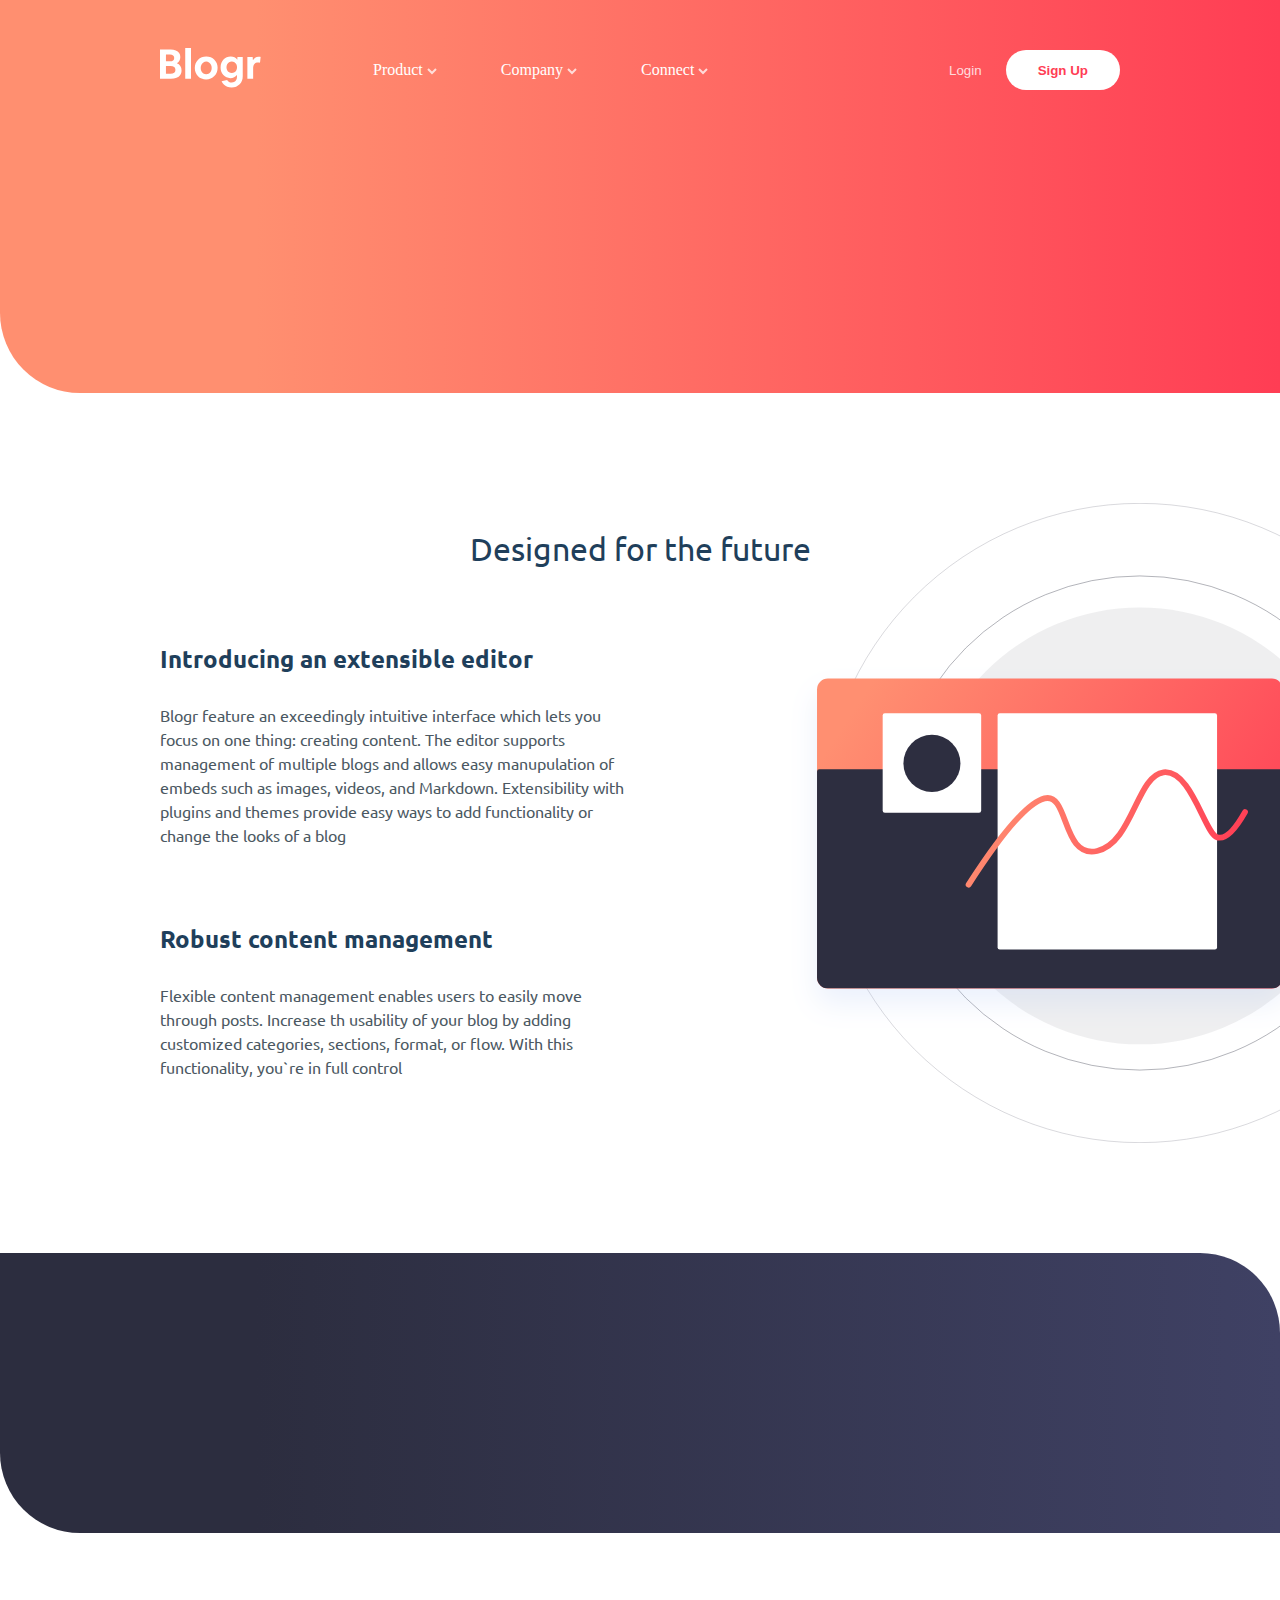
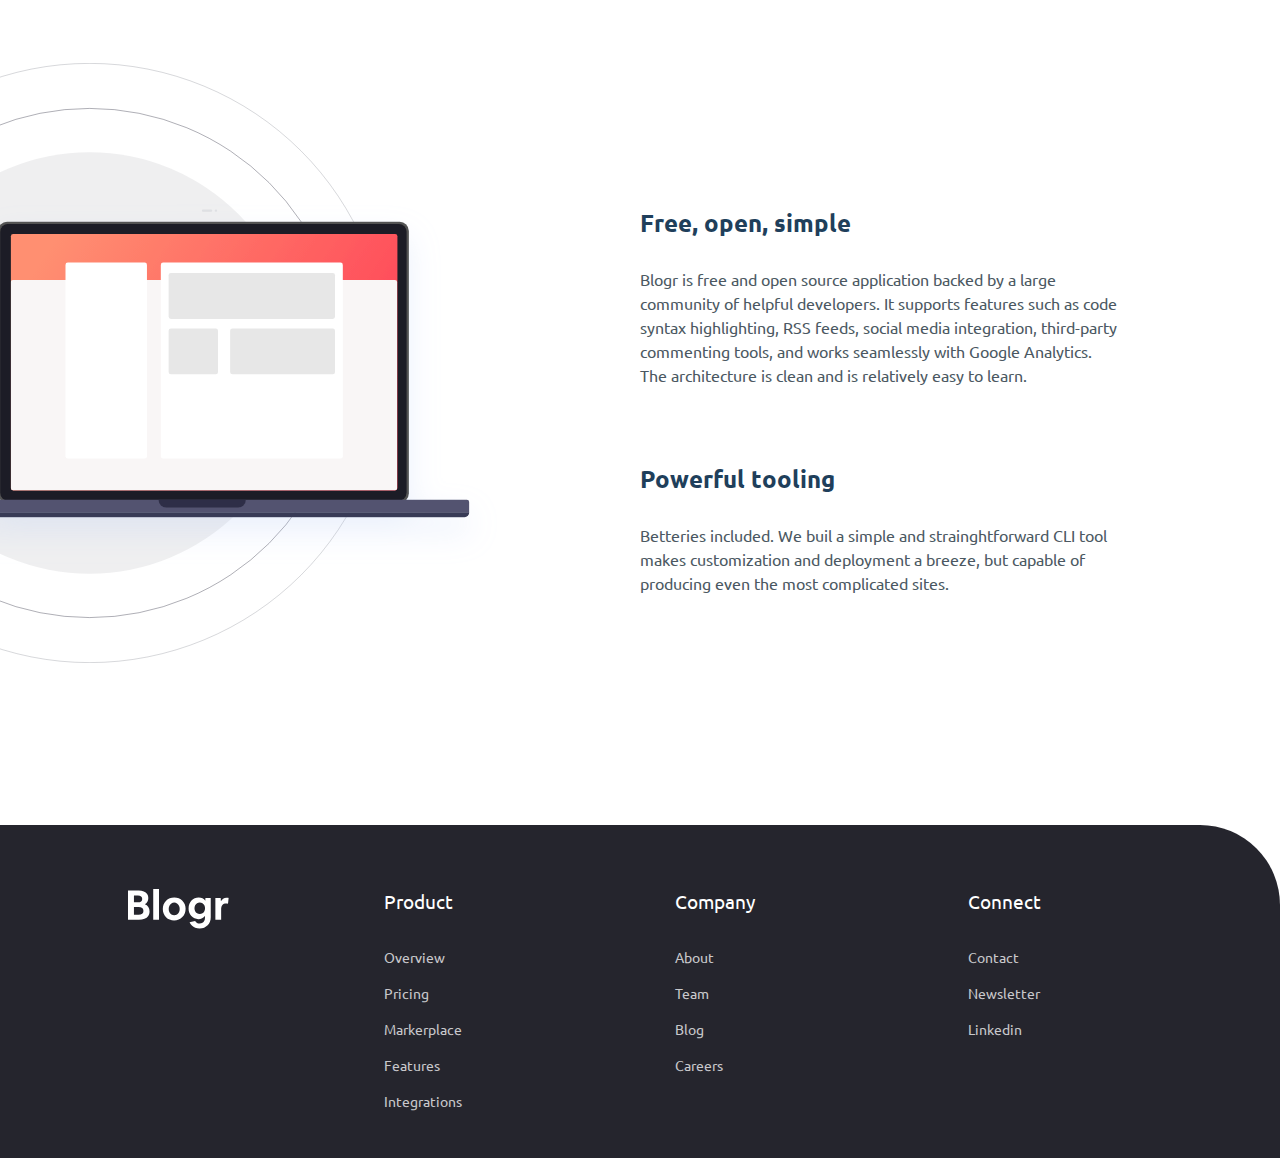
==== commit 9ce95bae: "Finalização landing page" ====
--- a/landing-page-blogr/index.html
+++ b/landing-page-blogr/index.html
@@ -9,40 +9,41 @@
 </head>
 <body>
   <!-- Cabeçalho -->
+  <header>
+    <div class="header-left">
+      <div>
+        <a href="#"><img id="logo" src="images/logo.svg" alt="logo-blogr"></a>
+      </div>
+      <div id="nav-menu">
+        <nav>
+          <ul>
+            <li>Product <img src="images/icon-arrow-light.svg" alt="popup"></li>
+            <li>Company <img src="images/icon-arrow-light.svg" alt="popup"></li>
+            <li>Connect <img src="images/icon-arrow-light.svg" alt="popup"></li>
+          </ul>
+        </nav>
+      </div>
+    </div>
+    <div class="header-right">
+      <div>
+        <button class="btn-login">
+          Login
+        </button>
+      </div>
+      <div>
+        <button class="btn-sign-up">
+          Sign Up
+        </button>
+      </div>
+    </div>
+    <menu>
+      <img src="images/icon-hamburger.svg" alt="">
+    </menu>
+  </header>
+  <!-- Cabeçalho -->
+  <!-- primeira seção -->
   <div class="container">
     <section class="section-one">
-      <header>
-        <div class="header-left">
-          <div>
-            <a href="#"><img id="logo" src="images/logo.svg" alt="logo-blogr"></a>
-          </div>
-          <div id="nav-menu">
-            <nav>
-              <ul>
-                <li>Product <img src="images/icon-arrow-light.svg" alt="popup"></li>
-                <li>Company <img src="images/icon-arrow-light.svg" alt="popup"></li>
-                <li>Connect <img src="images/icon-arrow-light.svg" alt="popup"></li>
-              </ul>
-            </nav>
-          </div>
-        </div>
-        <div class="header-right">
-          <div>
-            <button class="btn-login">
-              Login
-            </button>
-          </div>
-          <div>
-            <button class="btn-sign-up">
-              Sign Up
-            </button>
-          </div>
-        </div>
-        <menu>
-          <img src="images/icon-hamburger.svg" alt="">
-        </menu>
-      </header>
-      <!-- Cabeçalho -->
       <div class="introduction">
           <h1 class="h1-introduction">
             A modern publishing platform
@@ -59,7 +60,7 @@
       </div>
     </section>
   </div>
-  <!-- Seção -->
+  <!-- primeira seção -->
   <!-- Principal -->
   <main>
     <div class="h1-section-two">
@@ -67,30 +68,35 @@
         Designed for the future
      </h1>
     </div>
+    <!-- Segunda seção -->
     <section class="section-two">
       <div class="section-two-left">
         <div>
-          <h2>
-            Introducing an extensible editor
-          </h2>
           <div>
             <img class="img-mobile" src="images/illustration-editor-mobile.svg" alt="">
           </div>
-          <p>
-            Blogr feature an exceedingly intuitive interface which lets you focus on one thing: creating content. The editor supports management of multiple blogs and allows easy manupulation of embeds such as images, videos, and Markdown. Extensibility with plugins and themes provide easy ways to add functionality or change the looks of a blog
-          </p>
-          <h2>
-            Robust content management
-          </h2>
-          <p>
-            Flexible content management enables users to easily move through posts. Increase th usability of your blog by adding customized categories, sections, format, or flow. With this functionality, you`re in full control
-          </p>
+          <div class="descricao">
+            <h2>
+              Introducing an extensible editor
+            </h2>
+            <p>
+              Blogr feature an exceedingly intuitive interface which lets you focus on one thing: creating content. The editor supports management of multiple blogs and allows easy manupulation of embeds such as images, videos, and Markdown. Extensibility with plugins and themes provide easy ways to add functionality or change the looks of a blog
+            </p>
+            <h2>
+              Robust content management
+            </h2>
+            <p>
+              Flexible content management enables users to easily move through posts. Increase th usability of your blog by adding customized categories, sections, format, or flow. With this functionality, you`re in full control
+            </p>
+          </div>
         </div>
       </div>
       <picture class="section-two-right">
         <img class="img-illustration" src="images/illustration-editor-desktop.svg" alt="">
       </picture>
     </section>
+    <!-- segunda seção -->
+    <!-- terceira seção -->
     <section class="section-three">
         <div class="div-section-three">
           <div class="div-img-phone">
@@ -106,9 +112,14 @@
           </div>
         </div>
     </section>
+    <!-- terceira seção -->
+    <!-- quarta seção -->
     <section class="section-four">
       <div class="section-left">
         <img id="img-section-four" src="images/illustration-laptop-desktop.svg" alt="">
+      </div>
+      <div class="div-img-laptop-mobile">
+        <img class="img-laptop-mobile" src="images/illustration-laptop-mobile.svg" alt="illustration-laptop-mobile">
       </div>
       <div class="section-right">
         <h2>
@@ -125,6 +136,7 @@
         </p>
       </div>
     </section>
+    <!-- quarta seção -->
   </main>
   <!-- Principal -->
   <!-- Rodapé -->
--- a/landing-page-blogr/estilos/style.css
+++ b/landing-page-blogr/estilos/style.css
@@ -68,12 +68,14 @@
 }
 
 header {
+    position: absolute;
     display: flex;
     justify-content: space-between;
-    padding: 2.5rem;
-    align-items: center;
-    width: 85%;
-    margin: auto;
+    padding-top: 3rem;
+    padding-right: 10rem;
+    padding-left: 10rem;
+    align-items: center;
+    width: 100%;
 }
 
 menu {
@@ -96,6 +98,8 @@
 
 header > .header-left > div > nav > ul > li {
     cursor: pointer;
+    color: white;
+    font-weight: normal;
     list-style-type:  none;
     margin-left: 4rem;
 }
@@ -133,7 +137,7 @@
 /* Introdução */
 .introduction {
     text-align: center;
-    margin-top: 4rem;
+    margin-top: 8rem;
 }
 
 .h1-introduction {
@@ -332,6 +336,10 @@
     object-position: -13.1rem;
 }
 
+.div-img-laptop-mobile {
+    display: none;
+}
+
 .section-right {
     display: flex;
     flex-direction: column;
@@ -408,6 +416,11 @@
 }
 
 @media only screen and (max-width: 1100px) {
+    header {
+        width: 100%;
+        padding: 3rem 2rem;
+    }
+
     .img-illustration {
         height: 35rem;
     }
@@ -418,9 +431,6 @@
 }
 
 @media only screen and (max-width: 1000px) {
-    header {
-        width: 100%;
-    }
 
     header > .header-left > div > nav > ul {
         margin-left: 0rem;
@@ -505,25 +515,142 @@
 }
 
 @media only screen and (max-width: 700px) {
+    .section-one {
+        margin-top: 3rem;
+    }
+
+    .introduction {
+        width: 90%;
+        margin: 7rem auto;
+    }
+
+    .introduction > h1 {
+        font-size: 2.5rem;
+    }
+
+    .btns-introduction {
+        margin-top: 3rem;
+    }
+
+    .btn-for-free {
+        font-size: 1rem;
+        padding: 1.1 0 0 0;
+    }
+
+    .btn-learn-more {
+        font-size: 1rem;
+        padding: 1.1 0 0 0;
+    }
 
     .section-two {
+        display: flex;
+        align-items: center;
         flex-direction: column;
-    }
-
+        text-align: center;
+    }
+    
     .section-two-right {
         display: none;
     }
 
+    .section-two-left > div > h2 {
+        text-align: center;
+    }
+    
+    .section-two-left {
+        width: 100%;
+        margin: 5rem 0 0 0;
+    }
+
     .section-left {
         display: none;
     }
 
     .img-mobile {
+        width: 100%;
         display: block;
     }
 
     .rodape {
         display: none;
     }
-}
-
+
+    .div-section-three {
+        flex-direction: column;
+        align-items: center;
+        text-align: center;
+        height: auto;
+        background-position: center top -10rem;
+        background-size: 480px;
+    }
+
+    .div-img-phone {
+        justify-content: center;
+        width: 100%;
+        margin-top: 2rem;
+    }
+
+    .img-phone {
+        width: 100%;
+        height: 24rem;
+    }
+
+    .section-three {
+        margin-top: 35rem;
+    }
+
+    .div-h1-span {
+        width: 100%;
+        padding: 2rem 2rem 6rem 2rem;
+        margin-top: 10rem;
+    }
+
+    .descricao {
+        width: 80%;
+        margin: auto;
+    }
+
+    .div-img-laptop-mobile {
+        display: block;
+    }
+
+    .img-laptop-mobile {
+        width: 100%;
+    }
+    
+    .section-four {
+        margin-top: 2rem;
+        flex-direction: column;
+        align-items: center;
+    }
+
+    .section-right {
+        text-align: center;
+        width: 80%;
+    }
+
+    footer {
+        margin-top: 15rem;
+        flex-direction: column;
+        text-align: center;
+    }
+
+    .div-img-rodape {
+        margin: auto;
+    }
+    
+    .rodape {
+        margin: 2rem auto;
+        display: block;
+    }
+
+    footer > .rodape > div > h3 {
+        margin-top: 5rem;
+        font-size: 1.5rem;
+    }
+
+    footer > .rodape > div > nav > ul > li > a {
+        font-size: 1.2rem;
+    }
+}
+
